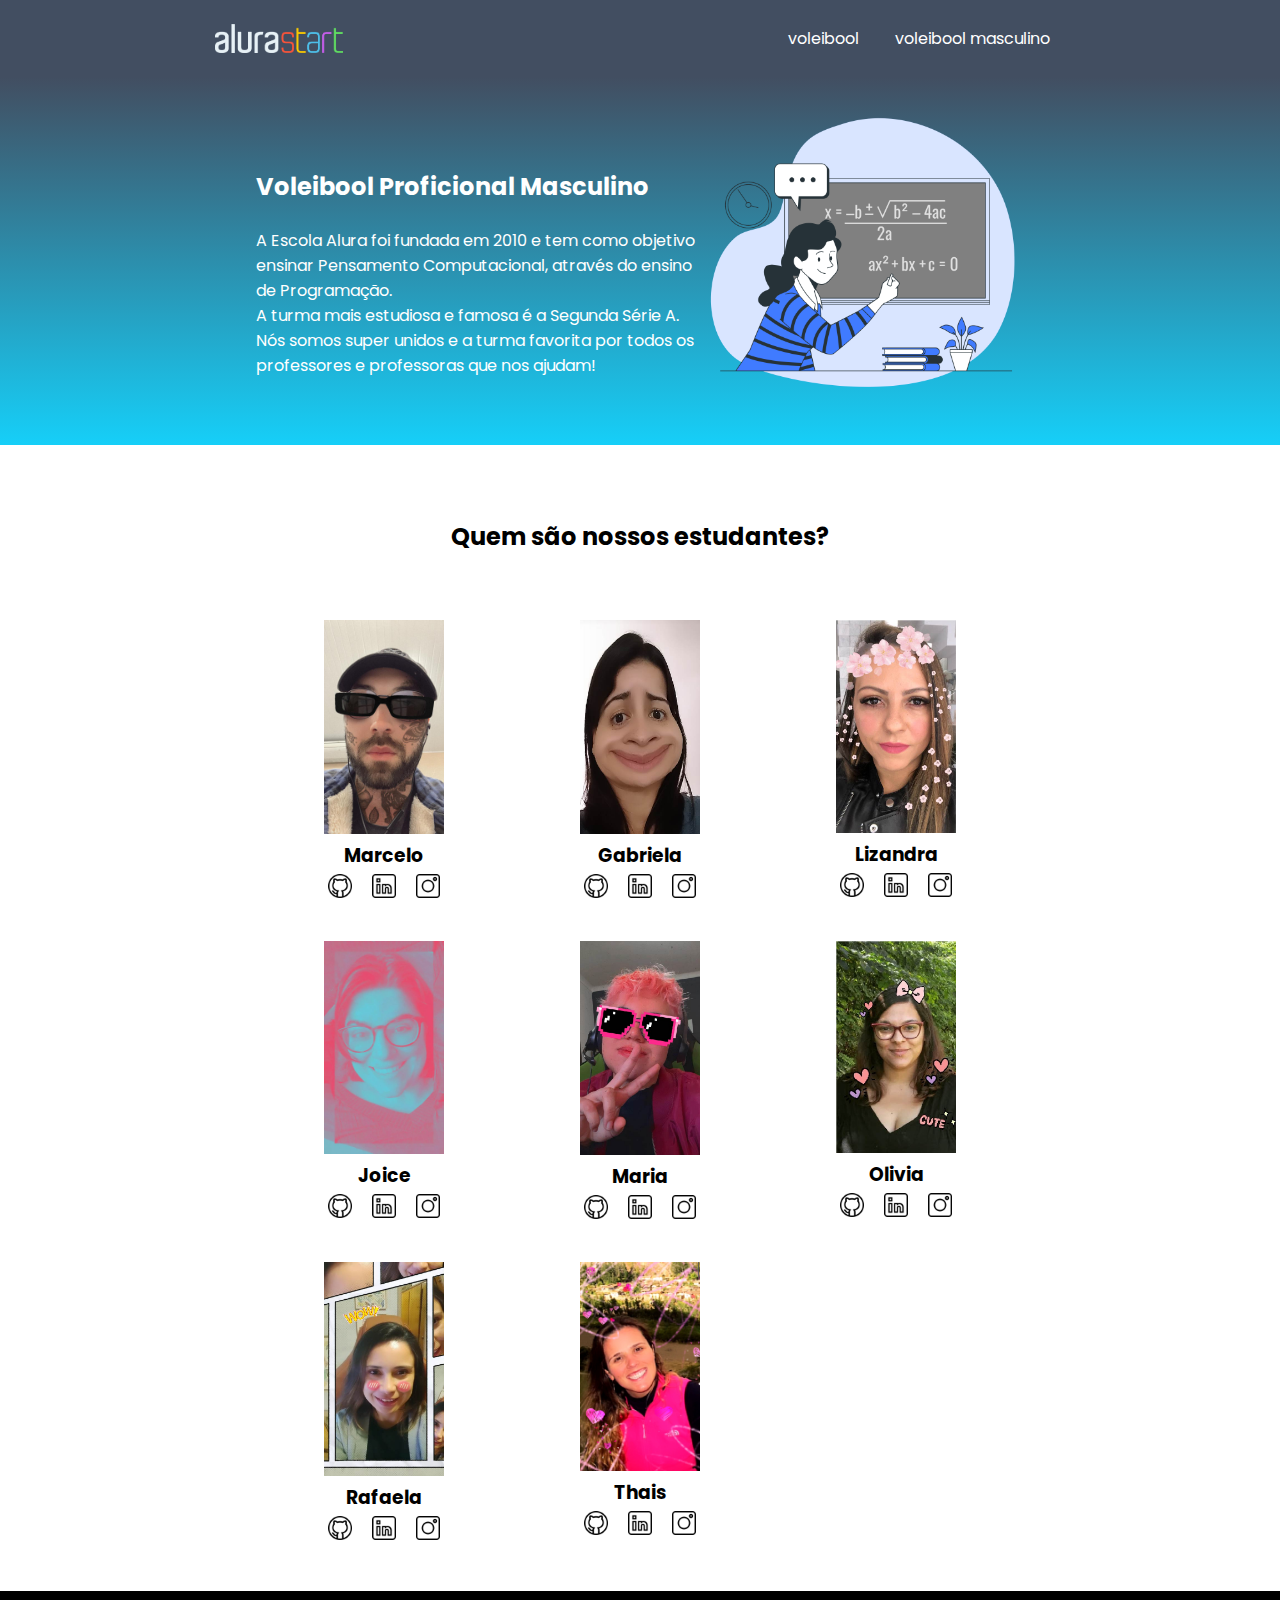
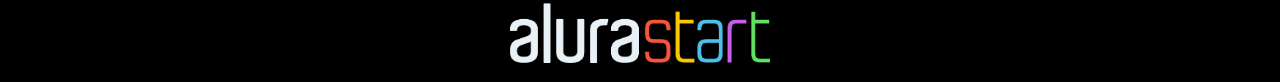
==== index.html @ 9884fe02 "Add files via upload" ====
<!DOCTYPE html>
<html lang="en">

<head>
    <meta charset="UTF-8">
    <meta http-equiv="X-UA-Compatible" content="IE=edge">
    <meta name="viewport" content="width=device-width, initial-scale=1.0">
    <title>Juliano</title>
    <link rel="stylesheet" href="style.css">
    <link rel="preconnect" href="https://fonts.googleapis.com">
    <link rel="preconnect" href="https://fonts.gstatic.com" crossorigin>
    <link href="https://fonts.googleapis.com/css2?family=Poppins&display=swap" rel="stylesheet">
</head>

<body>
    <header class="cabecalho">
        <img class="cabecalho-imagem" src="alurastart logo.png" alt="logo da alura start">
        <ul class="cabecalho-lista">
            <li class="cabecalho-lista-item"><a href="#escola">voleibool</a></li>
            <li class="cabecalho-lista-item"><a href="#estudante">voleibool masculino</a></li>
        </ul>
    </header>
    <section id="escola">
        <div class="escola-div-conteudo">
            <h2 class="escola-titulo">Voleibool Proficional Masculino</h2>
            <p class="escola-texto-um">A Escola Alura foi fundada em 2010 e tem como objetivo ensinar Pensamento
                Computacional, através do ensino de Programação.</p>
            <p class="escola-texto-dois">A turma mais estudiosa e famosa é a Segunda Série A. Nós somos super unidos e a
                turma favorita por todos os professores e professoras que nos ajudam!</p>
        </div>
        <img class="escola-imagem" src="Formula-bro.png" alt="imagem que representa uma professora em sala de aula">
    </section>

    <section id="estudante">
        <h2 class="estudante-titulo">Quem são nossos estudantes?</h2>
        <div class="estudante-todos">
            <span></span>
            <div class="estudante-div">
                <img class="estudante-imagem" src="Marcelo.jpeg" alt="foto do marcelo">
                <h3 class="estudante-nome">Marcelo</h3>
                <a href="https://github.com/marcelopaludetto"><img class="estudante-icone" src="github.png"
                        alt="icone github"></a>
                <a href="https://linkedin.com/marcelopaludetto"><img class="estudante-icone" src="linkedin.png"
                        alt="icone linkedin"></a>
                <a href="https://instagram.com/marcelopaludetto"><img class="estudante-icone" src="instagram.png"
                        alt="icone instagram"></a>
            </div>
            <div class="estudante-div">
                <img class="estudante-imagem" src="Gabi.jpg" alt="foto da gabi">
                <h3 class="estudante-nome">Gabriela</h3>
                <a href="https://github.com/GabrielaM-L"><img class="estudante-icone" src="github.png"
                        alt="icone github"></a>
                <a href="https://www.linkedin.com/in/gabriela-marcomini-de-lima/"><img class="estudante-icone"
                        src="linkedin.png" alt="icone linkedin"></a>
                <a href="https://www.instagram.com/gabriela_marcomini/"><img class="estudante-icone" src="instagram.png"
                        alt="icone instagram"></a>
            </div>
            <div class="estudante-div">
                <img class="estudante-imagem" src="Liz.jpg" alt="foto da lizandra">
                <h3 class="estudante-nome">Lizandra</h3>
                <a href="https://github.com/LizandraDuarte40"><img class="estudante-icone" src="github.png"
                        alt="icone github"></a>
                <a href="https://www.linkedin.com/in/lizandrarlm-duarte/"><img class="estudante-icone"
                        src="linkedin.png" alt="icone linkedin"></a>
                <a href="https://www.instagram.com/lizandrarlm"><img class="estudante-icone" src="instagram.png"
                        alt="icone instagram"></a>
            </div>
            <span></span>
            <span></span>
            <div class="estudante-div">
                <img class="estudante-imagem" src="Joice.jpg" alt="foto da joice">
                <h3 class="estudante-nome">Joice</h3>
                <a href="https://github.com/JoiceAlura"><img class="estudante-icone" src="github.png"
                        alt="icone github"></a>
                <a href="https://www.linkedin.com/in/joicebarbaresco/"><img class="estudante-icone" src="linkedin.png"
                        alt="icone linkedin"></a>
                <a href="https://www.instagram.com/joicebarbaresco/"><img class="estudante-icone" src="instagram.png"
                        alt="icone instagram"></a>
            </div>
            <div class="estudante-div">
                <img class="estudante-imagem" src="Maria.jpg" alt="foto da maria">
                <h3 class="estudante-nome">Maria</h3>
                <a href="https://github.com/MagePSR"><img class="estudante-icone" src="github.png"
                        alt="icone github"></a>
                <a href="https://www.linkedin.com/in/mariageovanna"><img class="estudante-icone" src="linkedin.png"
                        alt="icone linkedin"></a>
                <a href="https://www.instagram.com/magpsr/"><img class="estudante-icone" src="instagram.png"
                        alt="icone instagram"></a>
            </div>
            <div class="estudante-div">
                <img class="estudante-imagem" src="Olivia.jpg" alt="foto da olhe">
                <h3 class="estudante-nome">Olivia</h3>
                <img class="estudante-icone" src="github.png" alt="icone github">
                <a href="https://www.linkedin.com/in/olhe/"><img class="estudante-icone" src="linkedin.png"
                        alt="icone linkedin"></a>
                <a href="https://github.com/olhe12"><img class="estudante-icone" src="instagram.png"
                        alt="icone instagram"></a>
            </div>
            <span></span>
            <span></span>
            <div class="estudante-div">
                <img class="estudante-imagem" src="Rafa.jpg" alt="foto da rafa">
                <h3 class="estudante-nome">Rafaela</h3>
                <a href="https://github.com/rafaelamunhoz12"><img class="estudante-icone" src="github.png"
                        alt="icone github"></a>
                <a href="http://linkedin.com/in/rafaela-felix-munhoz-oliveira-02160a10a"><img class="estudante-icone"
                        src="linkedin.png" alt="icone linkedin"></a>
                <a href="https://www.instagram.com/rafafmo/"><img class="estudante-icone" src="instagram.png"
                        alt="icone instagram"></a>
            </div>
            <div class="estudante-div">
                <img class="estudante-imagem" src="Thais.jpg" alt="foto da thais">
                <h3 class="estudante-nome">Thais</h3>
                <a href="https://github.com/Thaispianucci"><img class="estudante-icone" src="github.png"
                        alt="icone github"></a>
                <a href="https://www.linkedin.com/in/thais-pianucci-benedicto-54a9a416/"><img class="estudante-icone"
                        src="linkedin.png" alt="icone linkedin"></a>
                <a href="https://www.instagram.com/thaispianucci/"><img class="estudante-icone" src="instagram.png"
                        alt="icone instagram"></a>
            </div>

        </div>
    </section>
    
    <footer class="rodape">
        <img class="rodape-imagem" src="alurastart logo.png" alt="logo da alura start">
    </footer>
</body>

</html>
---- style.css ----
*{
    margin: 0;
    padding: 0;
}
body {
    font-family: 'Poppins', sans-serif;
}
.cabecalho {
    background-color: #424E61;
    color: white;
    display: flex;
    justify-content: space-around;
    align-items: center;
    padding: 24px 0;
}

.cabecalho-imagem{
    width: 10%;
}

.cabecalho-lista-item{
    display: inline-block;
    margin: 0 16px;
    font-size: 16px;
}

.cabecalho-lista-item a{
    text-decoration: none; 
    color: white;
}

.escola-imagem{
    width: 25%;
}

#escola{
    background-image: linear-gradient(#424E61,#16CFF8);
    color:white;
    display: flex;
    justify-content: center;
    align-items: center;
    padding: 24px 0;
}

.escola-div-conteudo{
    width: 35%;
}


.escola-titulo{
    padding: 24px 0;
}

#estudante{
    padding: 24px 0;
}


.estudante-imagem{
    width: 120px;
}

.estudante-icone{
    width: 24px;
    padding: 4px 8px;
}

.estudante-div{
    text-align: center;
    padding: 16px 0;
}

.estudante-titulo{
    text-align: center;
    padding: 50px 0;
}

.estudante-todos{
    display: grid;
    grid-template-columns: 20% 20% 20% 20% 20%;
}

.rodape{
    background-color: black;
    text-align: center;
}

.rodape-imagem{
    height: 60px;
    padding: 12px 0;
   
}
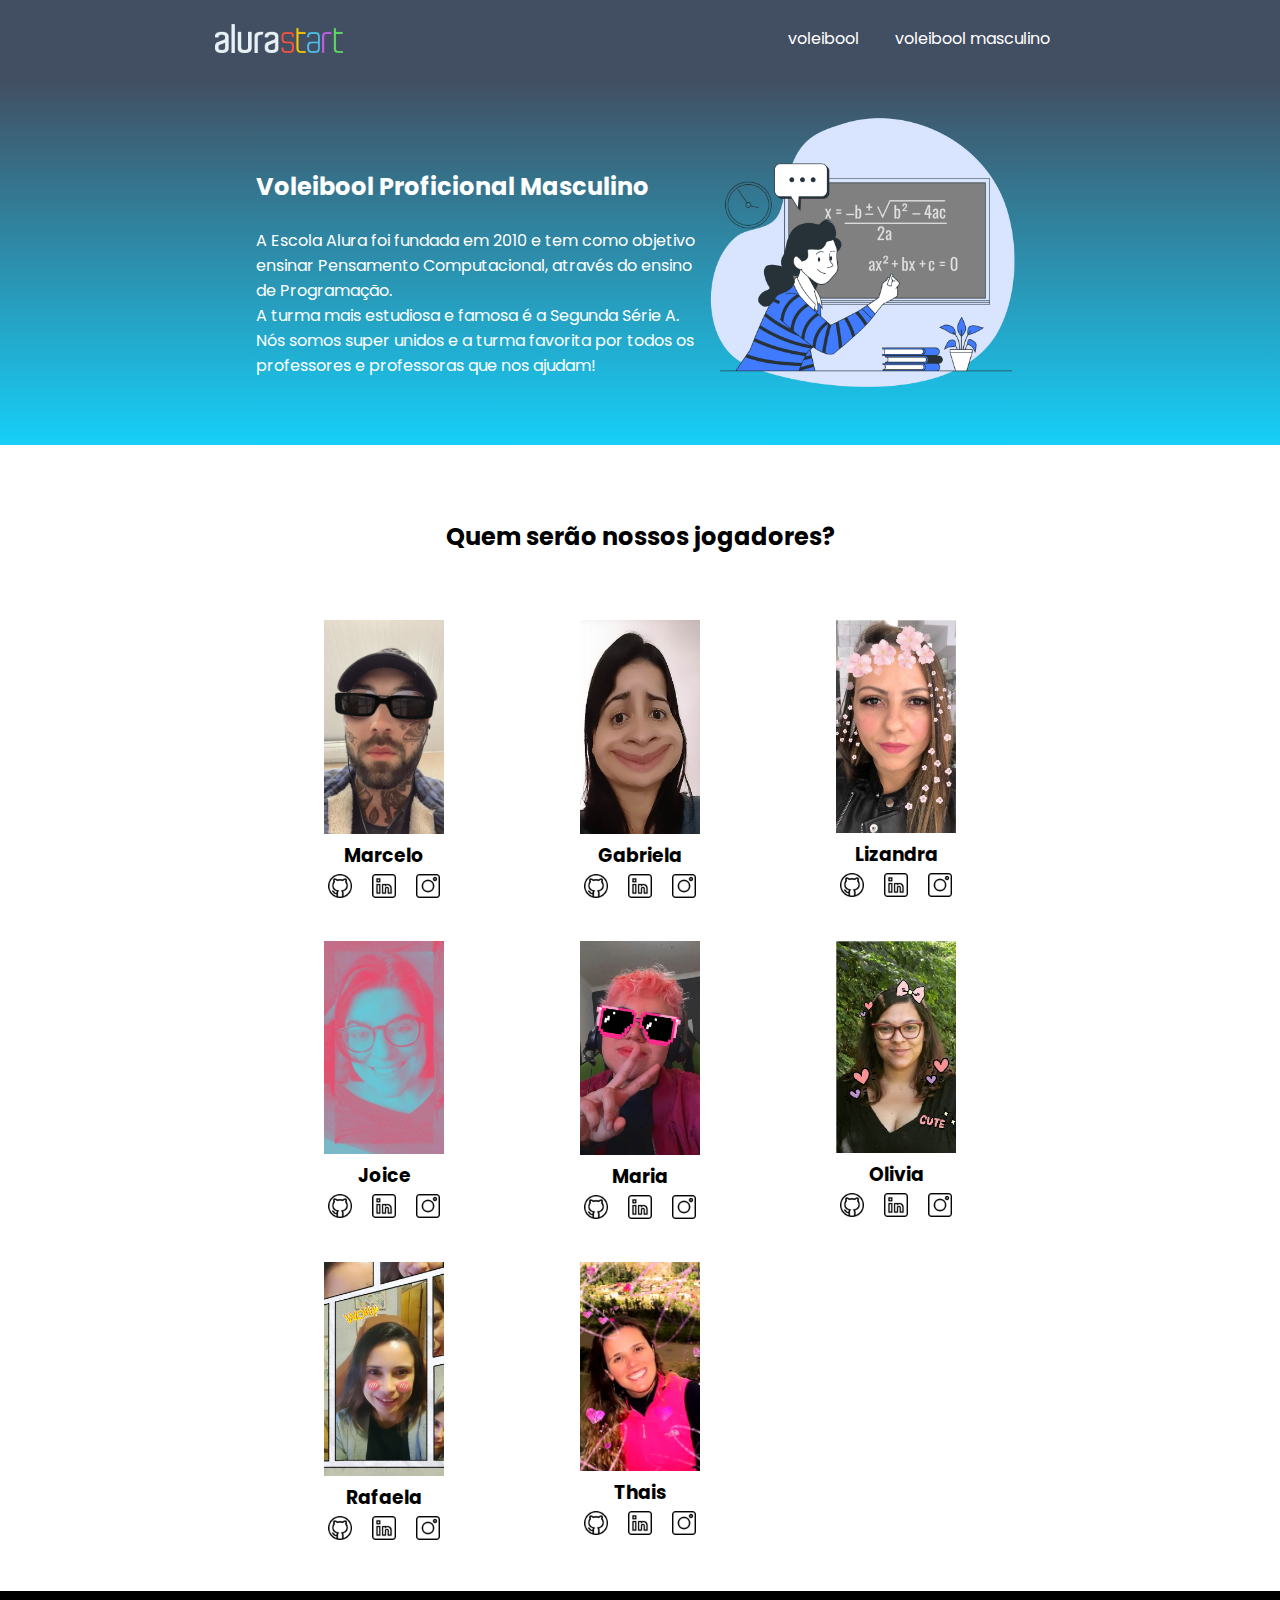
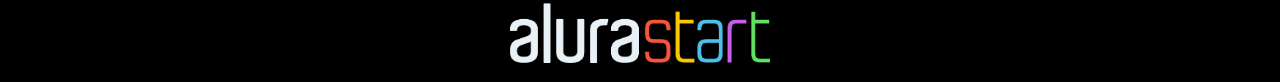
==== commit 22d62c64: "Add files via upload" ====
--- a/index.html
+++ b/index.html
@@ -32,7 +32,7 @@
     </section>
 
     <section id="estudante">
-        <h2 class="estudante-titulo">Quem são nossos estudantes?</h2>
+        <h2 class="estudante-titulo">Quem serão nossos jogadores?</h2>
         <div class="estudante-todos">
             <span></span>
             <div class="estudante-div">
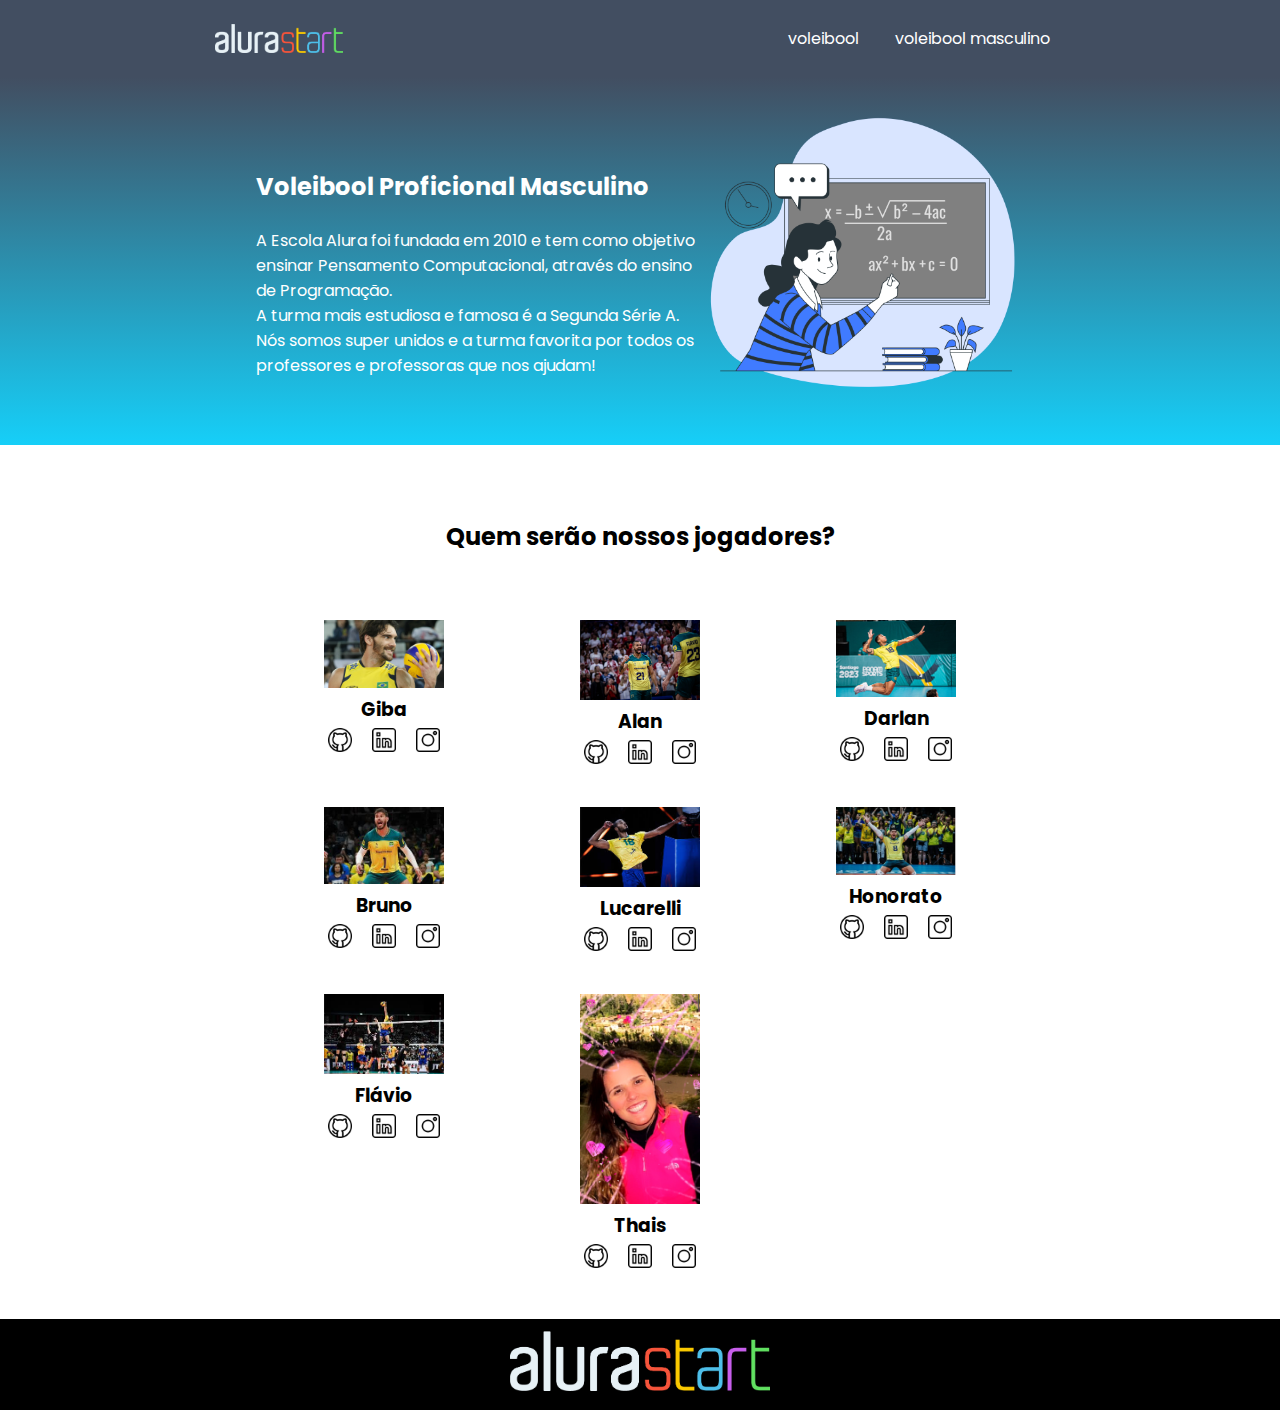
==== commit 0c12001d: "Add files via upload" ====
--- a/index.html
+++ b/index.html
@@ -36,8 +36,8 @@
         <div class="estudante-todos">
             <span></span>
             <div class="estudante-div">
-                <img class="estudante-imagem" src="Marcelo.jpeg" alt="foto do marcelo">
-                <h3 class="estudante-nome">Marcelo</h3>
+                <img class="estudante-imagem" src="maxresdefault.jpg" alt="foto do marcelo">
+                <h3 class="estudante-nome">Giba</h3>
                 <a href="https://github.com/marcelopaludetto"><img class="estudante-icone" src="github.png"
                         alt="icone github"></a>
                 <a href="https://linkedin.com/marcelopaludetto"><img class="estudante-icone" src="linkedin.png"
@@ -46,8 +46,8 @@
                         alt="icone instagram"></a>
             </div>
             <div class="estudante-div">
-                <img class="estudante-imagem" src="Gabi.jpg" alt="foto da gabi">
-                <h3 class="estudante-nome">Gabriela</h3>
+                <img class="estudante-imagem" src="Divulgação_Volleyball_World.jpg" alt="foto da gabi">
+                <h3 class="estudante-nome">Alan</h3>
                 <a href="https://github.com/GabrielaM-L"><img class="estudante-icone" src="github.png"
                         alt="icone github"></a>
                 <a href="https://www.linkedin.com/in/gabriela-marcomini-de-lima/"><img class="estudante-icone"
@@ -56,8 +56,8 @@
                         alt="icone instagram"></a>
             </div>
             <div class="estudante-div">
-                <img class="estudante-imagem" src="Liz.jpg" alt="foto da lizandra">
-                <h3 class="estudante-nome">Lizandra</h3>
+                <img class="estudante-imagem" src="VOL_RB_03.11.2023._6786.jpg" alt="foto da lizandra">
+                <h3 class="estudante-nome">Darlan</h3>
                 <a href="https://github.com/LizandraDuarte40"><img class="estudante-icone" src="github.png"
                         alt="icone github"></a>
                 <a href="https://www.linkedin.com/in/lizandrarlm-duarte/"><img class="estudante-icone"
@@ -68,8 +68,8 @@
             <span></span>
             <span></span>
             <div class="estudante-div">
-                <img class="estudante-imagem" src="Joice.jpg" alt="foto da joice">
-                <h3 class="estudante-nome">Joice</h3>
+                <img class="estudante-imagem" src="images.jpeg" alt="foto da joice">
+                <h3 class="estudante-nome">Bruno</h3>
                 <a href="https://github.com/JoiceAlura"><img class="estudante-icone" src="github.png"
                         alt="icone github"></a>
                 <a href="https://www.linkedin.com/in/joicebarbaresco/"><img class="estudante-icone" src="linkedin.png"
@@ -78,8 +78,8 @@
                         alt="icone instagram"></a>
             </div>
             <div class="estudante-div">
-                <img class="estudante-imagem" src="Maria.jpg" alt="foto da maria">
-                <h3 class="estudante-nome">Maria</h3>
+                <img class="estudante-imagem" src="images (1).jpeg" alt="foto da maria">
+                <h3 class="estudante-nome">Lucarelli</h3>
                 <a href="https://github.com/MagePSR"><img class="estudante-icone" src="github.png"
                         alt="icone github"></a>
                 <a href="https://www.linkedin.com/in/mariageovanna"><img class="estudante-icone" src="linkedin.png"
@@ -88,8 +88,8 @@
                         alt="icone instagram"></a>
             </div>
             <div class="estudante-div">
-                <img class="estudante-imagem" src="Olivia.jpg" alt="foto da olhe">
-                <h3 class="estudante-nome">Olivia</h3>
+                <img class="estudante-imagem" src="Henrique-Honorato.jpg" alt="foto da olhe">
+                <h3 class="estudante-nome">Honorato</h3>
                 <img class="estudante-icone" src="github.png" alt="icone github">
                 <a href="https://www.linkedin.com/in/olhe/"><img class="estudante-icone" src="linkedin.png"
                         alt="icone linkedin"></a>
@@ -99,8 +99,8 @@
             <span></span>
             <span></span>
             <div class="estudante-div">
-                <img class="estudante-imagem" src="Rafa.jpg" alt="foto da rafa">
-                <h3 class="estudante-nome">Rafaela</h3>
+                <img class="estudante-imagem" src="images (2).jpeg" alt="foto da rafa">
+                <h3 class="estudante-nome">Flávio</h3>
                 <a href="https://github.com/rafaelamunhoz12"><img class="estudante-icone" src="github.png"
                         alt="icone github"></a>
                 <a href="http://linkedin.com/in/rafaela-felix-munhoz-oliveira-02160a10a"><img class="estudante-icone"
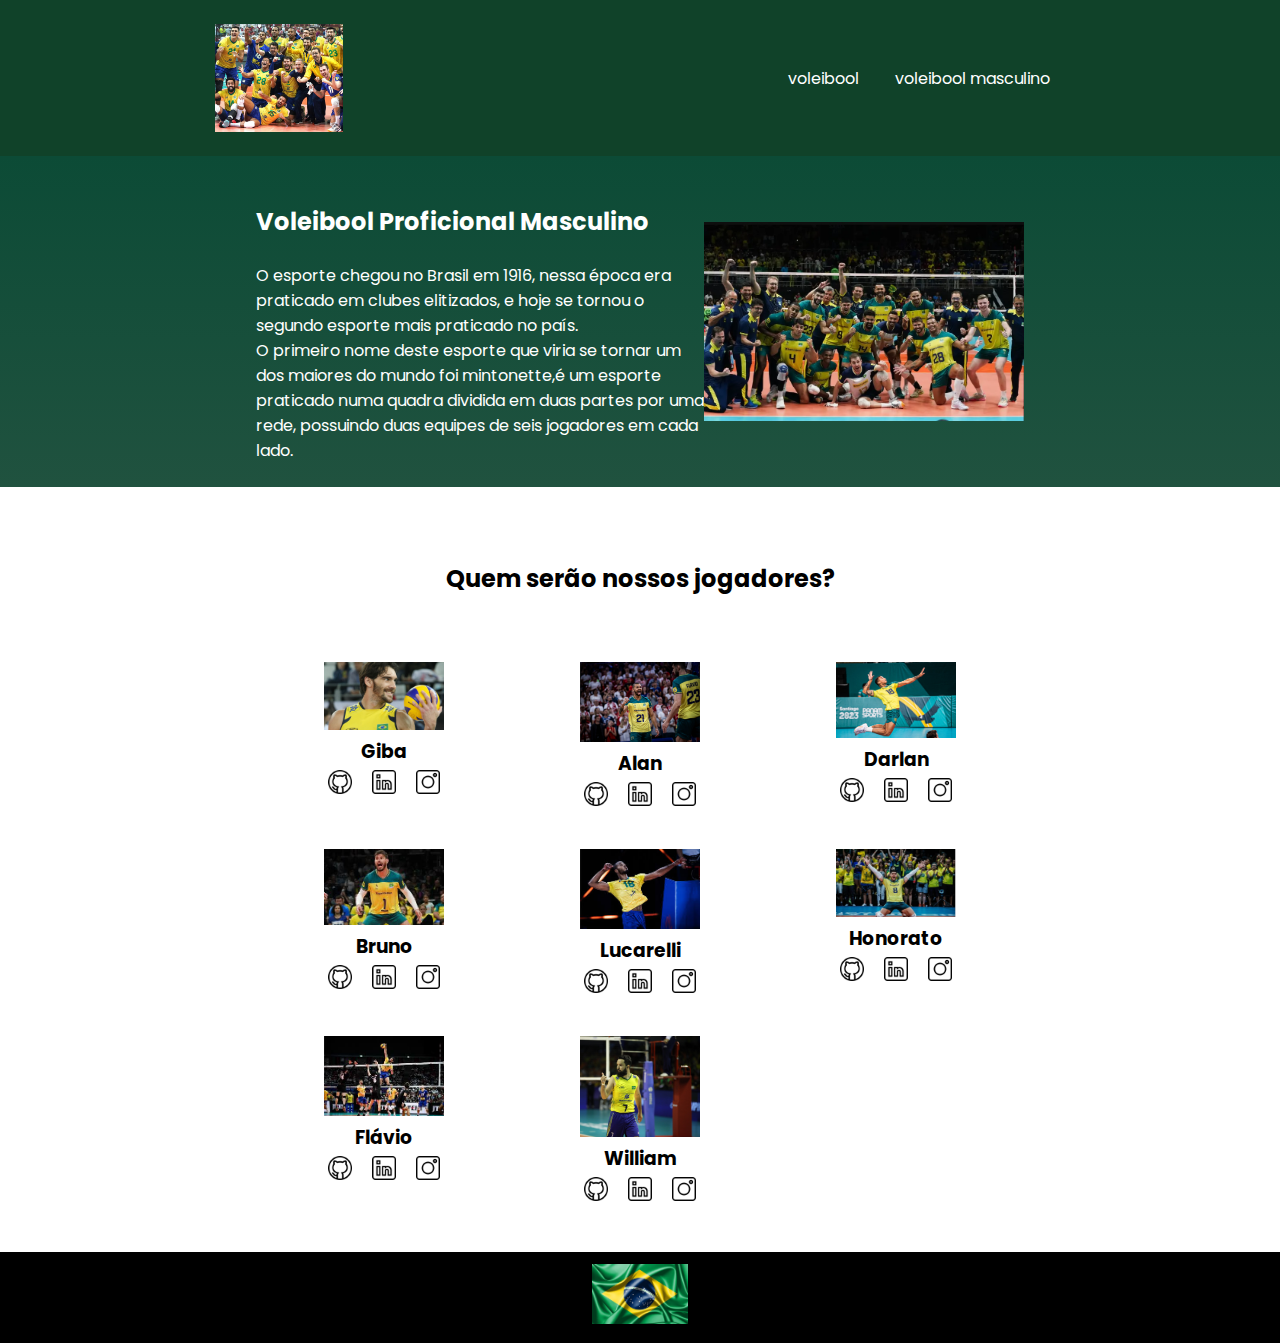
==== commit 26d91424: "Add files via upload" ====
--- a/index.html
+++ b/index.html
@@ -14,7 +14,7 @@
 
 <body>
     <header class="cabecalho">
-        <img class="cabecalho-imagem" src="alurastart logo.png" alt="logo da alura start">
+        <img class="cabecalho-imagem" src="jogadores-do-brasil-comemoram-a-conquista-do-bronze-no-mundial-de-volei-1662922574945_v2_1920x1621 (1).jpg" alt="logo da alura start">
         <ul class="cabecalho-lista">
             <li class="cabecalho-lista-item"><a href="#escola">voleibool</a></li>
             <li class="cabecalho-lista-item"><a href="#estudante">voleibool masculino</a></li>
@@ -23,12 +23,12 @@
     <section id="escola">
         <div class="escola-div-conteudo">
             <h2 class="escola-titulo">Voleibool Proficional Masculino</h2>
-            <p class="escola-texto-um">A Escola Alura foi fundada em 2010 e tem como objetivo ensinar Pensamento
-                Computacional, através do ensino de Programação.</p>
-            <p class="escola-texto-dois">A turma mais estudiosa e famosa é a Segunda Série A. Nós somos super unidos e a
-                turma favorita por todos os professores e professoras que nos ajudam!</p>
+            <p class="escola-texto-um">O esporte chegou no Brasil em 1916, nessa época era praticado em clubes elitizados,
+                                  e hoje se tornou o segundo esporte mais praticado no país.</p>
+            <p class="escola-texto-dois">O primeiro nome deste esporte que viria se tornar um dos maiores do mundo foi mintonette,é um esporte
+                                       praticado numa quadra dividida em duas partes por uma rede, possuindo duas equipes de seis jogadores em cada lado.</p>
         </div>
-        <img class="escola-imagem" src="Formula-bro.png" alt="imagem que representa uma professora em sala de aula">
+        <img class="escola-imagem" src="Selecao-Brasileira-de-volei-masculino-2.webp" alt="imagem que representa uma professora em sala de aula">
     </section>
 
     <section id="estudante">
@@ -109,9 +109,9 @@
                         alt="icone instagram"></a>
             </div>
             <div class="estudante-div">
-                <img class="estudante-imagem" src="Thais.jpg" alt="foto da thais">
-                <h3 class="estudante-nome">Thais</h3>
-                <a href="https://github.com/Thaispianucci"><img class="estudante-icone" src="github.png"
+                <img class="estudante-imagem" src="william-arjona.jpg" alt="foto da thais">
+                <h3 class="estudante-nome">William</h3>
+                <a href=""><img class="estudante-icone" src="github.png"
                         alt="icone github"></a>
                 <a href="https://www.linkedin.com/in/thais-pianucci-benedicto-54a9a416/"><img class="estudante-icone"
                         src="linkedin.png" alt="icone linkedin"></a>
@@ -123,7 +123,7 @@
     </section>
     
     <footer class="rodape">
-        <img class="rodape-imagem" src="alurastart logo.png" alt="logo da alura start">
+        <img class="rodape-imagem" src="k1Y-iujkE8L._AC_UF894,1000_QL80_ (1).jpg" alt="k">
     </footer>
 </body>
 
--- a/style.css
+++ b/style.css
@@ -6,8 +6,8 @@
     font-family: 'Poppins', sans-serif;
 }
 .cabecalho {
-    background-color: #424E61;
-    color: white;
+    background-color: #104229;
+    color: rgb(97, 170, 103);
     display: flex;
     justify-content: space-around;
     align-items: center;
@@ -34,7 +34,7 @@
 }
 
 #escola{
-    background-image: linear-gradient(#424E61,#16CFF8);
+    background-image: linear-gradient(#0c4b36,#20523f);
     color:white;
     display: flex;
     justify-content: center;
